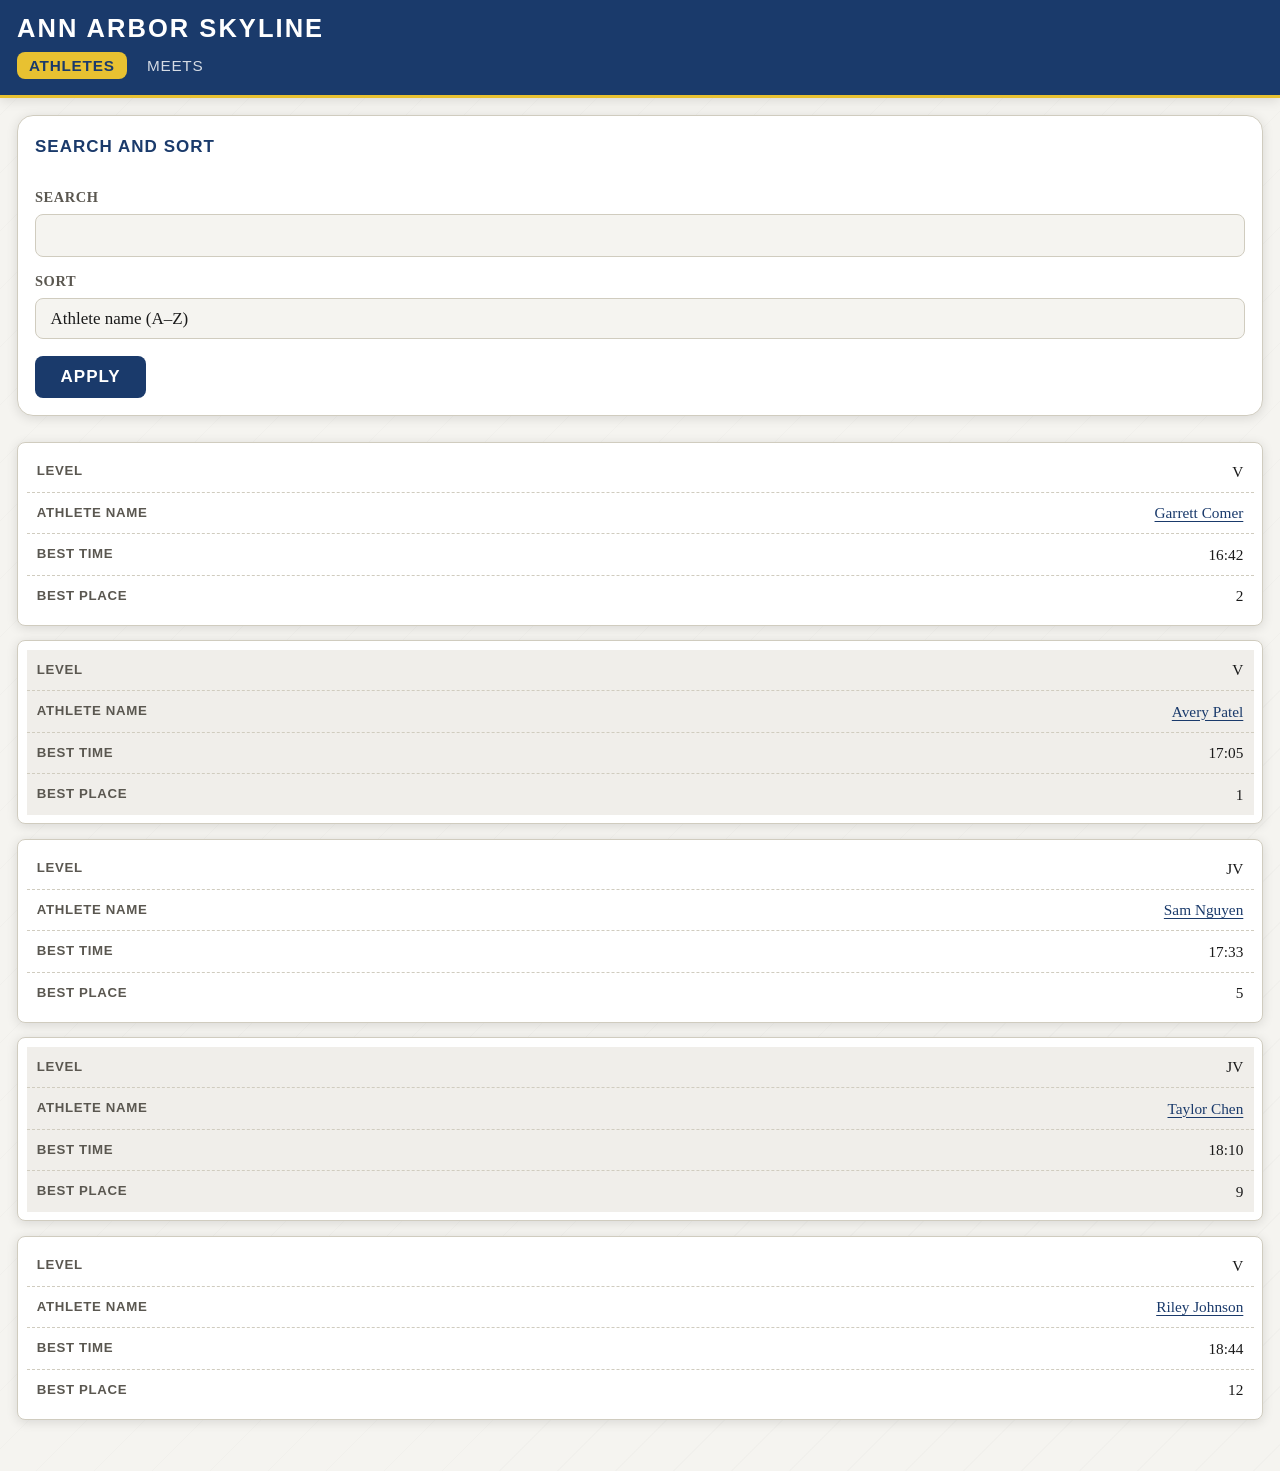
==== index.html @ 7328f600 "Add files via upload" ====
<!doctype html>
<html lang="en">
  <head>
    <meta charset="utf-8" />
    <meta name="viewport" content="width=device-width,initial-scale=1" />
    <title>Ann Arbor Skyline — Athletes</title>
    <link rel="stylesheet" href="reset.css" />
    <link rel="stylesheet" href="style.css">
  </head>

  <body>
    <header>
      <h1><a href="index.html">Ann Arbor Skyline</a></h1>

      <nav>
        <ul>
          <li><a href="index.html" aria-current="page">Athletes</a></li>
          <li><a href="mainMeets.html">Meets</a></li>
        </ul>
      </nav>
    </header>

    <main>
      <form action="#" method="get">
        <fieldset>
          <legend>Search and sort</legend>

          <label for="search">Search</label>
          <input id="search" name="search" type="search" />

          <label for="sort">Sort</label>
          <select id="sort" name="sort">
            <option value="name-asc">Athlete name (A–Z)</option>
            <option value="name-desc">Athlete name (Z–A)</option>
          </select>

          <button type="submit">Apply</button>
        </fieldset>
      </form>


      <section>
        <table>
          <thead>
            <tr>
              <th scope="col">Level</th>
              <th scope="col">Athlete Name</th>
              <th scope="col">Best Time</th>
              <th scope="col">Best Place</th>
            </tr>
          </thead>

          <tbody>
              <tr>
                <td data-label="Level">V</td>
                <td data-label="Athlete Name"><a href="athlete.html">Garrett Comer</a></td>
                <td data-label="Best Time">16:42</td>
                <td data-label="Best Place">2</td>
              </tr>

              <tr>
                <td data-label="Level">V</td>
                <td data-label="Athlete Name"><a href="athlete.html">Avery Patel</a></td>
                <td data-label="Best Time">17:05</td>
                <td data-label="Best Place">1</td>
              </tr>

              <tr>
                <td data-label="Level">JV</td>
                <td data-label="Athlete Name"><a href="athlete.html">Sam Nguyen</a></td>
                <td data-label="Best Time">17:33</td>
                <td data-label="Best Place">5</td>
              </tr>

              <tr>
                <td data-label="Level">JV</td>
                <td data-label="Athlete Name"><a href="athlete.html">Taylor Chen</a></td>
                <td data-label="Best Time">18:10</td>
                <td data-label="Best Place">9</td>
              </tr>

              <tr>
                <td data-label="Level">V</td>
                <td data-label="Athlete Name"><a href="athlete.html">Riley Johnson</a></td>
                <td data-label="Best Time">18:44</td>
                <td data-label="Best Place">12</td>
              </tr>
            <!-- <tr>
              <td>V</td>
              <td><a href="athlete.html">Garrett Comer</a></td>
              <td>16:42</td>
              <td>2</td>
            </tr>
            <tr>
              <td>V</td>
              <td><a href="athlete.html">Avery Patel</a></td>
              <td>17:05</td>
              <td>1</td>
            </tr>
            <tr>
              <td>JV</td>
              <td><a href="athlete.html">Sam Nguyen</a></td>
              <td>17:33</td>
              <td>5</td>
            </tr>
            <tr>
              <td>JV</td>
              <td><a href="athlete.html">Taylor Chen</a></td>
              <td>18:10</td>
              <td>9</td>
            </tr>
            <tr>
              <td>V</td>
              <td><a href="athlete.html">Riley Johnson</a></td>
              <td>18:44</td>
              <td>12</td>
            </tr> -->
          </tbody>
        </table>
      </section>
    </main>
  </body>
</html>
---- style.css ----
:root {
  --color-primary:    #1a3a6b;
  --color-accent:     #e8c131;
  --color-accent-alt: #d94f3d;
  --color-bg:         #f5f4f0;
  --color-surface:    #ffffff;
  --color-surface-2:  #eceae3;
  --color-border:     #d0ccbf;
  --color-text:       #1a1a1a;
  --color-text-muted: #5a5750;
  --color-link:       #1a3a6b;
  --color-link-hover: #e8c131;
  --color-row-even:   #f0eeea;
  --color-row-odd:    #ffffff;
  --font-display: 'Oswald', 'Arial Narrow', sans-serif;
  --font-body:    'Source Serif 4', Georgia, serif;
  --radius:    8px;
  --radius-lg: 16px;
  --shadow:    0 2px 12px rgba(0,0,0,.12);
  --shadow-lg: 0 6px 28px rgba(0,0,0,.18);
  --transition: 0.25s ease;
}



*, *::before, *::after {
  box-sizing: border-box;
  margin: 0;
  padding: 0;
}

html {
  font-size: clamp(15px, 2vw, 17px);
  scroll-behavior: smooth;
  -webkit-text-size-adjust: 100%;
}

body {
  font-family: var(--font-body);
  background-color: var(--color-bg);
  color: var(--color-text);
  line-height: 1.65;
  min-height: 100vh;
  background-image: repeating-linear-gradient(
    135deg,
    transparent,
    transparent 40px,
    rgba(0,0,0,.015) 40px,
    rgba(0,0,0,.015) 41px
  );
}


img {
  display: block;
  width: 100%;
  height: auto;
}

a {
  color: var(--color-link);
  text-decoration: underline;
  text-underline-offset: 3px;
  transition: color var(--transition);
}

a:hover,
a:focus-visible {
  color: var(--color-accent-alt);
  outline: none;
}

/* Visible focus ring for keyboard navigation (accessibility) */
:focus-visible {
  outline: 3px solid var(--color-accent);
  outline-offset: 3px;
  border-radius: 3px;
}

ul {
  list-style: none;
}



@import url('https://fonts.googleapis.com/css2?family=Oswald:wght@400;600;700&family=Source+Serif+4:ital,wght@0,300;0,400;0,600;1,400&display=swap');

h1, h2, h3, h4 {
  font-family: var(--font-display);
  line-height: 1.15;
  letter-spacing: .02em;
  color: var(--color-primary);
}

h1 { font-size: clamp(1.5rem, 5vw, 2.2rem); font-weight: 700; }
h2 { font-size: clamp(1.2rem, 4vw, 1.7rem); font-weight: 600; }
h3 { font-size: clamp(1rem,  3vw, 1.3rem);  font-weight: 600; }

p { margin-bottom: .75rem; }



main {
  padding: 1rem;
  animation: fadeInUp .5s ease both;
}

section {
  margin-bottom: 2rem;
}



header {
  background-color: var(--color-primary);
  color: #fff;
  padding: .85rem 1rem;
  position: sticky;
  top: 0;
  z-index: 100;
  border-bottom: 3px solid var(--color-accent);
  box-shadow: var(--shadow);
  animation: slideDown .4s ease both;
}

header h1 {
  color: #fff;
  font-size: clamp(1.1rem, 4vw, 1.5rem);
  text-transform: uppercase;
  letter-spacing: .08em;
}

header h1 a {
  color: inherit;
  text-decoration: none;
}

header h1 a:hover {
  color: var(--color-accent);
}

nav ul {
  display: flex;
  gap: .5rem;
  margin-top: .5rem;
  flex-wrap: wrap;
}

nav a {
  color: rgba(255,255,255,.82);
  text-decoration: none;
  font-family: var(--font-display);
  font-size: .9rem;
  letter-spacing: .05em;
  text-transform: uppercase;
  padding: .3rem .7rem;
  border-radius: var(--radius);
  transition: background var(--transition), color var(--transition);
}

nav a:hover,
nav a:focus-visible {
  background: var(--color-accent);
  color: var(--color-primary);
}

nav a[aria-current="page"] {
  background: var(--color-accent);
  color: var(--color-primary);
  font-weight: 600;
}



form {
  background: var(--color-surface);
  border: 1px solid var(--color-border);
  border-radius: var(--radius-lg);
  padding: 1rem;
  margin-bottom: 1.5rem;
  box-shadow: var(--shadow);
}

fieldset { border: none; }

legend {
  font-family: var(--font-display);
  font-size: 1rem;
  font-weight: 600;
  color: var(--color-primary);
  text-transform: uppercase;
  letter-spacing: .06em;
  margin-bottom: .75rem;
}

label {
  display: block;
  font-size: .85rem;
  font-weight: 600;
  color: var(--color-text-muted);
  text-transform: uppercase;
  letter-spacing: .04em;
  margin-bottom: .25rem;
  margin-top: .75rem;
}

input[type="search"],
select {
  width: 100%;
  padding: .6rem .85rem;
  border: 1.5px solid var(--color-border);
  border-radius: var(--radius);
  font-family: var(--font-body);
  font-size: 1rem;
  background: var(--color-bg);
  color: var(--color-text);
  transition: border-color var(--transition), box-shadow var(--transition);
  appearance: none;
  -webkit-appearance: none;
}

input[type="search"]:focus,
select:focus {
  border-color: var(--color-primary);
  box-shadow: 0 0 0 3px rgba(26,58,107,.2);
  outline: none;
}

button[type="submit"] {
  display: inline-block;
  margin-top: 1rem;
  padding: .65rem 1.5rem;
  background: var(--color-primary);
  color: #fff;
  font-family: var(--font-display);
  font-size: 1rem;
  font-weight: 600;
  letter-spacing: .06em;
  text-transform: uppercase;
  border: none;
  border-radius: var(--radius);
  cursor: pointer;
  transition: background var(--transition), transform var(--transition);
}

button[type="submit"]:hover,
button[type="submit"]:focus-visible {
  background: var(--color-accent-alt);
  transform: translateY(-1px);
}

button[type="submit"]:active {
  transform: translateY(0);
}



.table-scroll {
  overflow-x: auto;
  -webkit-overflow-scrolling: touch;
  border-radius: var(--radius);
  box-shadow: var(--shadow);
}

table {
  width: 100%;
  border-collapse: collapse;
  font-size: .9rem;
}

th {
  background-color: var(--color-primary);
  color: #fff;
  font-family: var(--font-display);
  font-weight: 600;
  text-transform: uppercase;
  letter-spacing: .05em;
  padding: .7rem .85rem;
  text-align: left;
}

/* Visually hide thead; screen readers still read it */
table thead {
  position: absolute;
  width: 1px;
  height: 1px;
  overflow: hidden;
  clip: rect(0,0,0,0);
  white-space: nowrap;
}

/* Stack table elements as blocks */
table, tbody, tr, td {
  display: block;
  width: 100%;
}

/* Each row is a card */
tbody tr {
  background: var(--color-surface);
  border: 1px solid var(--color-border);
  border-radius: var(--radius);
  margin-bottom: .85rem;
  padding: .5rem;
  box-shadow: var(--shadow);
  animation: cardSlideIn .4s ease both;
  transition: background var(--transition);
}

/* Staggered entrance delays */
tbody tr:nth-child(1) { animation-delay: .05s; }
tbody tr:nth-child(2) { animation-delay: .10s; }
tbody tr:nth-child(3) { animation-delay: .15s; }
tbody tr:nth-child(4) { animation-delay: .20s; }
tbody tr:nth-child(5) { animation-delay: .25s; }

/* Each cell: label left, value right */
td {
  display: flex;
  justify-content: space-between;
  align-items: center;
  padding: .45rem .6rem;
  border-bottom: 1px dashed var(--color-border);
}

td:last-child { border-bottom: none; }

/* Inject column label from data-label attribute */
td::before {
  content: attr(data-label);
  font-family: var(--font-display);
  font-size: .78rem;
  font-weight: 600;
  text-transform: uppercase;
  letter-spacing: .05em;
  color: var(--color-text-muted);
  flex-shrink: 0;
  margin-right: 1rem;
}

/* Alternating row colors */
tbody tr:nth-child(even) td { background-color: var(--color-row-even); }
tbody tr:nth-child(odd)  td { background-color: var(--color-row-odd);  }

tbody tr:hover td {
  background-color: rgba(232,193,49,.18);
}



.athlete-hero {
  display: flex;
  flex-direction: column;
  align-items: center;
  text-align: center;
  padding: 1.5rem 1rem;
  background: var(--color-surface);
  border-radius: var(--radius-lg);
  box-shadow: var(--shadow);
  margin-bottom: 1.5rem;
  animation: fadeInUp .5s ease both;
}


figure img {
  width: 140px;
  height: 140px;
  object-fit: cover;
  border-radius: 50%;
  border: 4px solid var(--color-accent);
  box-shadow: 0 0 0 4px var(--color-primary), var(--shadow-lg);
  margin-bottom: 1rem;
  animation: popIn .5s cubic-bezier(.34,1.56,.64,1) both;
}


.pr-badge {
  display: inline-block;
  background: var(--color-accent);
  color: var(--color-primary);
  font-family: var(--font-display);
  font-weight: 700;
  font-size: 1.4rem;
  padding: .4rem 1.2rem;
  border-radius: 999px;
  letter-spacing: .05em;
  margin-top: .5rem;
}

/* Info card with left gold accent border */
.info-card {
  background: var(--color-surface);
  border-left: 4px solid var(--color-accent);
  border-radius: var(--radius);
  padding: 1rem 1.2rem;
  margin-bottom: 1rem;
  box-shadow: var(--shadow);
}

.info-card h3 {
  margin-bottom: .5rem;
  color: var(--color-primary);
}

/* Animated CSS progress bar */
.progress-bar-wrap {
  background: var(--color-surface-2);
  border-radius: 999px;
  height: 12px;
  overflow: hidden;
  margin: .5rem 0 1rem;
}

.progress-bar {
  height: 100%;
  background: linear-gradient(90deg, var(--color-accent), var(--color-accent-alt));
  border-radius: 999px;
  width: 0%;
  animation: growBar 1.2s ease .3s both;
}

/* Gallery grid â€” 2 columns on mobile */
.gallery-grid {
  display: grid;
  grid-template-columns: repeat(2, 1fr);
  gap: .75rem;
}

.gallery-grid img {
  width: 100%;
  height: 130px;
  object-fit: cover;
  border-radius: var(--radius);
  border: 2px solid var(--color-border);
  transition: transform var(--transition), box-shadow var(--transition);
}

.gallery-grid img:hover,
.gallery-grid img:focus {
  transform: scale(1.04);
  box-shadow: var(--shadow-lg);
  outline: none;
}


/*MEETS PAGE*/
.meet-header {
  background: var(--color-primary);
  color: #fff;
  border-radius: var(--radius-lg) var(--radius-lg) 0 0;
  padding: 1.2rem;
}

.meet-header h2 { color: #fff; }

.meet-header time,
.meet-header a {
  color: var(--color-accent);
  font-family: var(--font-display);
  font-size: .9rem;
  letter-spacing: .04em;
}




@keyframes fadeInUp {
  from { opacity: 0; transform: translateY(18px); }
  to   { opacity: 1; transform: translateY(0);    }
}

@keyframes slideDown {
  from { transform: translateY(-100%); }
  to   { transform: translateY(0);     }
}

@keyframes cardSlideIn {
  from { opacity: 0; transform: translateX(-16px); }
  to   { opacity: 1; transform: translateX(0);     }
}

@keyframes popIn {
  from { opacity: 0; transform: scale(.5); }
  to   { opacity: 1; transform: scale(1);  }
}

@keyframes growBar {
  from { width: 0%; }
  to   { width: 82%; }
}

@keyframes fabPulse {
  0%, 100% { box-shadow: 0 4px 18px rgba(232,193,49,.45); }
  50%       { box-shadow: 0 4px 28px rgba(232,193,49,.8);  }
}



.fab {
  position: fixed;
  bottom: 1.5rem;
  right: 1.25rem;
  width: 52px;
  height: 52px;
  background: var(--color-accent);
  color: var(--color-primary);
  border: none;
  border-radius: 50%;
  display: flex;
  align-items: center;
  justify-content: center;
  font-size: 1.4rem;
  font-weight: 700;
  cursor: pointer;
  z-index: 200;
  box-shadow: 0 4px 18px rgba(232,193,49,.45);
  animation: fabPulse 2.5s ease-in-out infinite;
  transition: transform var(--transition), background var(--transition);
}

.fab:hover,
.fab:focus-visible {
  background: var(--color-accent-alt);
  transform: scale(1.1);
}



footer {
  background: var(--color-primary);
  color: rgba(255,255,255,.7);
  text-align: center;
  padding: 1rem;
  font-size: .85rem;
  border-top: 3px solid var(--color-accent);
}

footer a {
  color: var(--color-accent);
}



@media (prefers-reduced-motion: reduce) {
  *, *::before, *::after {
    animation-duration:        0.001ms !important;
    animation-iteration-count: 1       !important;
    transition-duration:       0.001ms !important;
    scroll-behavior:           auto    !important;
  }
  .fab { animation: none; }
}



@media (prefers-color-scheme: dark) {
  :root {
    --color-primary:    #4a7fc1;
    --color-accent:     #e8c131;
    --color-accent-alt: #f07060;
    --color-bg:         #111318;
    --color-surface:    #1c1f27;
    --color-surface-2:  #252932;
    --color-border:     #333844;
    --color-text:       #e8e5de;
    --color-text-muted: #9a9590;
    --color-link:       #82aee0;
    --color-link-hover: #e8c131;
    --color-row-even:   #232630;
    --color-row-odd:    #1c1f27;
  }

  header        { background-color: #0d1421; }
  th            { background-color: #0d1421; }
  .meet-header  { background-color: #0d1421; }

  body {
    background-image: repeating-linear-gradient(
      135deg,
      transparent,
      transparent 40px,
      rgba(255,255,255,.012) 40px,
      rgba(255,255,255,.012) 41px
    );
  }
}
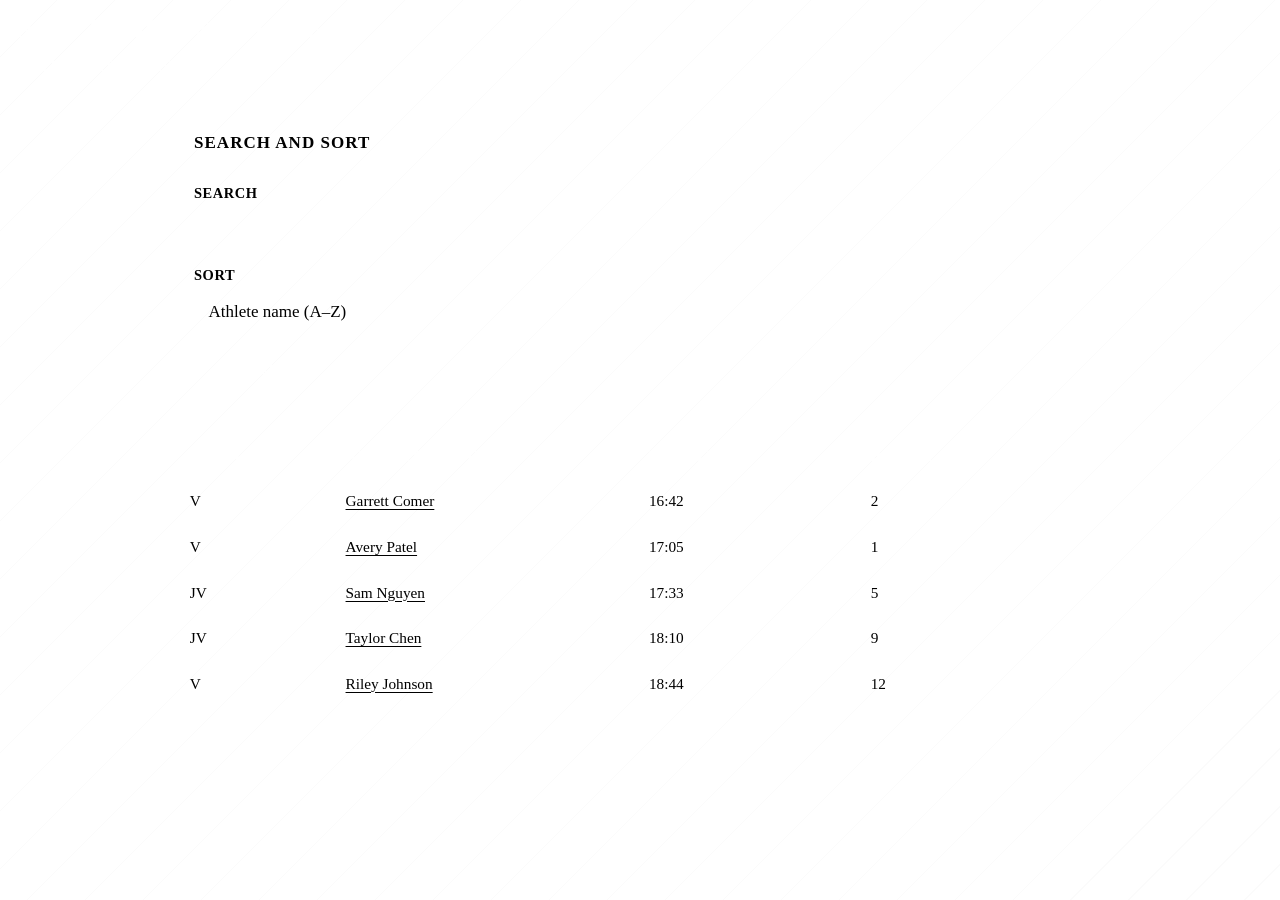
==== commit 32e6a06f: "Update index.html" ====
--- a/index.html
+++ b/index.html
@@ -6,6 +6,7 @@
     <title>Ann Arbor Skyline — Athletes</title>
     <link rel="stylesheet" href="reset.css" />
     <link rel="stylesheet" href="style.css">
+    <script src="script.js" defer></script>
   </head>
 
   <body>
--- a/style.css
+++ b/style.css
@@ -1,4 +1,4 @@
-:root {
+/* :root {
   --color-primary:    #1a3a6b;
   --color-accent:     #e8c131;
   --color-accent-alt: #d94f3d;
@@ -82,7 +82,7 @@
 }
 
 
-
+/* 
 @import url('https://fonts.googleapis.com/css2?family=Oswald:wght@400;600;700&family=Source+Serif+4:ital,wght@0,300;0,400;0,600;1,400&display=swap');
 
 h1, h2, h3, h4 {
@@ -108,9 +108,9 @@
 section {
   margin-bottom: 2rem;
 }
-
-
-
+ */
+
+/* 
 header {
   background-color: var(--color-primary);
   color: #fff;
@@ -156,8 +156,8 @@
   padding: .3rem .7rem;
   border-radius: var(--radius);
   transition: background var(--transition), color var(--transition);
-}
-
+} */
+/* 
 nav a:hover,
 nav a:focus-visible {
   background: var(--color-accent);
@@ -217,8 +217,8 @@
   transition: border-color var(--transition), box-shadow var(--transition);
   appearance: none;
   -webkit-appearance: none;
-}
-
+} */
+/* 
 input[type="search"]:focus,
 select:focus {
   border-color: var(--color-primary);
@@ -280,7 +280,7 @@
 }
 
 /* Visually hide thead; screen readers still read it */
-table thead {
+/* table thead {
   position: absolute;
   width: 1px;
   height: 1px;
@@ -290,12 +290,12 @@
 }
 
 /* Stack table elements as blocks */
-table, tbody, tr, td {
+/* table, tbody, tr, td {
   display: block;
   width: 100%;
-}
-
-/* Each row is a card */
+}  */ */
+
+/* Each row is a card
 tbody tr {
   background: var(--color-surface);
   border: 1px solid var(--color-border);
@@ -308,25 +308,25 @@
 }
 
 /* Staggered entrance delays */
-tbody tr:nth-child(1) { animation-delay: .05s; }
+/* tbody tr:nth-child(1) { animation-delay: .05s; }
 tbody tr:nth-child(2) { animation-delay: .10s; }
 tbody tr:nth-child(3) { animation-delay: .15s; }
 tbody tr:nth-child(4) { animation-delay: .20s; }
-tbody tr:nth-child(5) { animation-delay: .25s; }
+tbody tr:nth-child(5) { animation-delay: .25s; } */
 
 /* Each cell: label left, value right */
-td {
+/* td {
   display: flex;
   justify-content: space-between;
   align-items: center;
   padding: .45rem .6rem;
   border-bottom: 1px dashed var(--color-border);
-}
-
-td:last-child { border-bottom: none; }
+} */
+/* 
+td:last-child { border-bottom: none; } */
 
 /* Inject column label from data-label attribute */
-td::before {
+/* td::before {
   content: attr(data-label);
   font-family: var(--font-display);
   font-size: .78rem;
@@ -336,19 +336,19 @@
   color: var(--color-text-muted);
   flex-shrink: 0;
   margin-right: 1rem;
-}
+} */ */
 
 /* Alternating row colors */
-tbody tr:nth-child(even) td { background-color: var(--color-row-even); }
+/* tbody tr:nth-child(even) td { background-color: var(--color-row-even); }
 tbody tr:nth-child(odd)  td { background-color: var(--color-row-odd);  }
 
 tbody tr:hover td {
   background-color: rgba(232,193,49,.18);
-}
-
-
-
-.athlete-hero {
+} */
+
+
+
+/* .athlete-hero {
   display: flex;
   flex-direction: column;
   align-items: center;
@@ -359,10 +359,10 @@
   box-shadow: var(--shadow);
   margin-bottom: 1.5rem;
   animation: fadeInUp .5s ease both;
-}
-
-
-figure img {
+} */
+
+
+/* figure img {
   width: 140px;
   height: 140px;
   object-fit: cover;
@@ -371,10 +371,10 @@
   box-shadow: 0 0 0 4px var(--color-primary), var(--shadow-lg);
   margin-bottom: 1rem;
   animation: popIn .5s cubic-bezier(.34,1.56,.64,1) both;
-}
-
-
-.pr-badge {
+} */
+
+
+/* .pr-badge {
   display: inline-block;
   background: var(--color-accent);
   color: var(--color-primary);
@@ -385,10 +385,10 @@
   border-radius: 999px;
   letter-spacing: .05em;
   margin-top: .5rem;
-}
+} */
 
 /* Info card with left gold accent border */
-.info-card {
+/* .info-card {
   background: var(--color-surface);
   border-left: 4px solid var(--color-accent);
   border-radius: var(--radius);
@@ -403,24 +403,24 @@
 }
 
 /* Animated CSS progress bar */
-.progress-bar-wrap {
+/* .progress-bar-wrap {
   background: var(--color-surface-2);
   border-radius: 999px;
   height: 12px;
   overflow: hidden;
   margin: .5rem 0 1rem;
-}
-
-.progress-bar {
+} */ */
+
+/* .progress-bar {
   height: 100%;
   background: linear-gradient(90deg, var(--color-accent), var(--color-accent-alt));
   border-radius: 999px;
   width: 0%;
   animation: growBar 1.2s ease .3s both;
-}
+} */
 
 /* Gallery grid â€” 2 columns on mobile */
-.gallery-grid {
+/* .gallery-grid {
   display: grid;
   grid-template-columns: repeat(2, 1fr);
   gap: .75rem;
@@ -440,11 +440,11 @@
   transform: scale(1.04);
   box-shadow: var(--shadow-lg);
   outline: none;
-}
+} */
 
 
 /*MEETS PAGE*/
-.meet-header {
+/* .meet-header {
   background: var(--color-primary);
   color: #fff;
   border-radius: var(--radius-lg) var(--radius-lg) 0 0;
@@ -492,11 +492,11 @@
 @keyframes fabPulse {
   0%, 100% { box-shadow: 0 4px 18px rgba(232,193,49,.45); }
   50%       { box-shadow: 0 4px 28px rgba(232,193,49,.8);  }
-}
-
-
-
-.fab {
+} */
+
+
+
+/* .fab {
   position: fixed;
   bottom: 1.5rem;
   right: 1.25rem;
@@ -583,4 +583,694 @@
       rgba(255,255,255,.012) 41px
     );
   }
-}
+}  */
+
+/* -----------------------------
+   DESIGN TOKENS / CSS VARIABLES
+   Beginner note:
+   These variables let us keep colors, fonts, and spacing
+   consistent across the whole site in one place.
+------------------------------ */
+:root {
+  --color-primary:    #1a3a6b;
+  --color-accent:     #e8c131;
+  --color-accent-alt: #d94f3d;
+  --color-bg:         #f5f4f0;
+  --color-surface:    #ffffff;
+  --color-surface-2:  #eceae3;
+  --color-border:     #d0ccbf;
+  --color-text:       #1a1a1a;
+  --color-text-muted: #3a3730;  
+  --color-link:       #1a3a6b;
+  --color-link-hover: #e8c131;
+  --color-row-even:   #f0eeea;
+  --color-row-odd:    #ffffff;
+  --font-display: 'Oswald', 'Arial Narrow', sans-serif;
+  --font-body:    'Source Serif 4', Georgia, serif;
+  --radius:    8px;
+  --radius-lg: 16px;
+  --shadow:    0 2px 12px rgba(0,0,0,.12);
+  --shadow-lg: 0 6px 28px rgba(0,0,0,.18);
+  --transition: 0.25s ease;
+}
+
+/* Basic reset for box sizing and spacing */
+*, *::before, *::after {
+  box-sizing: border-box;
+  margin: 0;
+  padding: 0;
+}
+
+/* 
+   Responsive typography:
+   clamp(min, preferred, max) lets the font size grow
+   smoothly with the viewport, but never too small or too big.
+*/
+html {
+  font-size: clamp(15px, 2vw, 17px);
+  scroll-behavior: smooth;
+  -webkit-text-size-adjust: 100%;
+}
+
+body {
+  font-family: var(--font-body);
+  background-color: var(--color-bg);
+  color: var(--color-text);
+  line-height: 1.65;
+  min-height: 100vh;
+  background-image: repeating-linear-gradient(
+    135deg,
+    transparent,
+    transparent 40px,
+    rgba(0,0,0,.015) 40px,
+    rgba(0,0,0,.015) 41px
+  );
+}
+
+img {
+  display: block;
+  width: 100%;
+  height: auto;
+}
+
+a {
+  color: var(--color-link);
+  text-decoration: underline;
+  text-underline-offset: 3px;
+  transition: color var(--transition);
+}
+
+a:hover,
+a:focus-visible {
+  color: var(--color-accent-alt);
+  outline: none;
+}
+
+/* Visible focus ring for keyboard navigation (accessibility) */
+:focus-visible {
+  outline: 3px solid var(--color-accent);
+  outline-offset: 3px;
+  border-radius: 3px;
+}
+
+ul {
+  list-style: none;
+}
+
+/* Google Fonts import */
+@import url('https://fonts.googleapis.com/css2?family=Oswald:wght@400;600;700&family=Source+Serif+4:ital,wght@0,300;0,400;0,600;1,400&display=swap');
+
+h1, h2, h3, h4 {
+  font-family: var(--font-display);
+  line-height: 1.15;
+  letter-spacing: .02em;
+  color: var(--color-primary);
+}
+
+h1 { font-size: clamp(1.5rem, 5vw, 2.2rem); font-weight: 700; }
+h2 { font-size: clamp(1.2rem, 4vw, 1.7rem); font-weight: 600; }
+h3 { font-size: clamp(1rem,  3vw, 1.3rem);  font-weight: 600; }
+
+p { margin-bottom: .75rem; }
+
+main {
+  padding: 1rem;
+  /* Animation: content gently slides up when the page loads */
+  animation: fadeInUp .5s ease both;
+}
+
+section {
+  margin-bottom: 2rem;
+}
+
+header {
+  background-color: var(--color-primary);
+  color: #fff;
+  padding: .85rem 1rem;
+  position: sticky;
+  top: 0;
+  z-index: 100;
+  border-bottom: 3px solid var(--color-accent);
+  box-shadow: var(--shadow);
+  /* Animation: header slides down when page loads */
+  animation: slideDown .4s ease both;
+}
+
+header h1 {
+  color: #fff;
+  font-size: clamp(1.1rem, 4vw, 1.5rem);
+  text-transform: uppercase;
+  letter-spacing: .08em;
+}
+
+header h1 a {
+  color: inherit;
+  text-decoration: none;
+}
+
+header h1 a:hover {
+  color: var(--color-accent);
+}
+
+nav ul {
+  display: flex;
+  gap: .5rem;
+  margin-top: .5rem;
+  flex-wrap: wrap;
+}
+
+nav a {
+  color:  #ffffff;  /* higher contrast on dark header */
+  text-decoration: none;
+  font-family: var(--font-display);
+  font-size: .9rem;
+  letter-spacing: .05em;
+  text-transform: uppercase;
+  padding: .3rem .7rem;
+  border-radius: var(--radius);
+  transition: background var(--transition), color var(--transition);
+}
+
+nav a:hover,
+nav a:focus-visible {
+  background: var(--color-accent);
+  color: var(--color-primary);
+}
+
+nav a[aria-current="page"] {
+  background: var(--color-accent);
+  color: var(--color-primary);
+  font-weight: 600;
+}
+
+
+form {
+  background: var(--color-surface);
+  border: 1px solid var(--color-border);
+  border-radius: var(--radius-lg);
+  padding: 1rem;
+  margin-bottom: 1.5rem;
+  box-shadow: var(--shadow);
+}
+
+fieldset { border: none; }
+
+legend {
+  font-family: var(--font-display);
+  font-size: 1rem;
+  font-weight: 600;
+  color: var(--color-primary);
+  text-transform: uppercase;
+  letter-spacing: .06em;
+  margin-bottom: .75rem;
+}
+
+label {
+  display: block;
+  font-size: .85rem;
+  font-weight: 600;
+  color: var(--color-text-muted);
+  text-transform: uppercase;
+  letter-spacing: .04em;
+  margin-bottom: .25rem;
+  margin-top: .75rem;
+}
+
+input[type="search"],
+select {
+  width: 100%;
+  padding: .6rem .85rem;
+  border: 1.5px solid var(--color-border);
+  border-radius: var(--radius);
+  font-family: var(--font-body);
+  font-size: 1rem;
+  background: var(--color-bg);
+  color: var(--color-text);
+  transition: border-color var(--transition), box-shadow var(--transition);
+  appearance: none;
+  -webkit-appearance: none;
+}
+
+input[type="search"]:focus,
+select:focus {
+  border-color: var(--color-primary);
+  box-shadow: 0 0 0 3px rgba(26,58,107,.2);
+  outline: none;
+}
+
+button[type="submit"] {
+  display: inline-block;
+  margin-top: 1rem;
+  padding: .65rem 1.5rem;
+  background: var(--color-primary);
+  color: #fff;
+  font-family: var(--font-display);
+  font-size: 1rem;
+  font-weight: 600;
+  letter-spacing: .06em;
+  text-transform: uppercase;
+  border: none;
+  border-radius: var(--radius);
+  cursor: pointer;
+  transition: background var(--transition), transform var(--transition);
+}
+
+button[type="submit"]:hover,
+button[type="submit"]:focus-visible {
+  background: var(--color-accent-alt);
+  transform: translateY(-1px);
+}
+
+button[type="submit"]:active {
+  transform: translateY(0);
+}
+
+/* TABLES (MOBILE-FIRST CARD VIEW)
+Mobile-first responsive table:
+On small screens, headers are visually hidden.
+Each row becomes a "card".
+data-label on <td> shows the column label.*/
+
+.table-scroll {
+  overflow-x: auto;
+  -webkit-overflow-scrolling: touch;
+  border-radius: var(--radius);
+  box-shadow: var(--shadow);
+}
+
+table {
+  width: 100%;
+  border-collapse: collapse;
+  font-size: .9rem;
+}
+
+th {
+  background-color: var(--color-primary);
+  color: #fff;
+  font-family: var(--font-display);
+  font-weight: 600;
+  text-transform: uppercase;
+  letter-spacing: .05em;
+  padding: .7rem .85rem;
+  text-align: left;
+}
+
+/* MOBILE LAYOUT: stacked "card" view */
+@media (max-width: 768px) {
+
+  /* Visually hide thead; screen readers still read it */
+  table thead {
+    position: absolute;
+    width: 1px;
+    height: 1px;
+    overflow: hidden;
+    clip: rect(0,0,0,0);
+    white-space: nowrap;
+  }
+
+  /* Stack table elements as blocks */
+  table,
+  tbody,
+  tr,
+  td {
+    display: block;
+    width: 100%;
+  }
+
+  /* Each row is a card */
+  tbody tr {
+    background: var(--color-surface);
+    border: 1px solid var(--color-border);
+    border-radius: var(--radius);
+    margin-bottom: .85rem;
+    padding: .5rem;
+    box-shadow: var(--shadow);
+    /* Animation: cards slide in from the left */
+    animation: cardSlideIn .4s ease both;
+    transition: background var(--transition);
+  }
+
+  /* Staggered entrance delays */
+  tbody tr:nth-child(1) { animation-delay: .05s; }
+  tbody tr:nth-child(2) { animation-delay: .10s; }
+  tbody tr:nth-child(3) { animation-delay: .15s; }
+  tbody tr:nth-child(4) { animation-delay: .20s; }
+  tbody tr:nth-child(5) { animation-delay: .25s; }
+
+  /* Each cell: label left, value right */
+  td {
+    display: flex;
+    justify-content: space-between;
+    align-items: center;
+    padding: .45rem .6rem;
+    border-bottom: 1px dashed var(--color-border);
+  }
+
+  td:last-child { border-bottom: none; }
+
+  /* Inject column label from data-label attribute */
+  td::before {
+    content: attr(data-label);
+    font-family: var(--font-display);
+    font-size: .78rem;
+    font-weight: 600;
+    text-transform: uppercase;
+    letter-spacing: .05em;
+    /* Make label color strong so it is visible on light background */
+    color: var(--color-primary);
+    flex-shrink: 0;
+    margin-right: 1rem;
+  }
+
+  /* Alternating row colors in mobile card view */
+  tbody tr:nth-child(even) td { background-color: var(--color-row-even); }
+  tbody tr:nth-child(odd)  td { background-color: var(--color-row-odd);  }
+
+  tbody tr:hover td {
+    background-color: rgba(232,193,49,.18);
+  }
+}
+
+/* DESKTOP/TABLET: normal table layout */
+@media (min-width: 769px) {
+
+  table {
+    display: table;
+  }
+
+  thead {
+    position: static;
+    width: auto;
+    height: auto;
+    overflow: visible;
+    clip: auto;
+    white-space: normal;
+    display: table-header-group;
+  }
+
+  tbody {
+    display: table-row-group;
+  }
+
+  tr {
+    display: table-row;
+  }
+
+  th,
+  td {
+    display: table-cell;
+    padding: .6rem .75rem;
+    border-bottom: 1px solid var(--color-border);
+  }
+
+  /* Remove mobile card styles on larger screens */
+  tbody tr {
+    background: transparent;
+    border: none;
+    border-radius: 0;
+    margin-bottom: 0;
+    padding: 0;
+    box-shadow: none;
+    animation: none;
+  }
+
+  td::before {
+    /* Hide mobile labels on desktop; header row already gives context */
+    content: "";
+    display: none;
+  }
+
+  tbody tr:nth-child(even) {
+    background-color: var(--color-row-even);
+  }
+
+  tbody tr:nth-child(odd) {
+    background-color: var(--color-row-odd);
+  }
+
+  tbody tr:hover {
+    background-color: rgba(232,193,49,.18);
+  }
+}
+
+/* Optional: extra desktop tweaks (wide screens) */
+@media (min-width: 1024px) {
+  main {
+    max-width: 960px;
+    margin: 0 auto;
+  }
+}
+
+/* -----------------------------
+   ATHLETE PAGE COMPONENTS
+------------------------------ */
+.athlete-hero {
+  display: flex;
+  flex-direction: column;
+  align-items: center;
+  text-align: center;
+  padding: 1.5rem 1rem;
+  background: var(--color-surface);
+  border-radius: var(--radius-lg);
+  box-shadow: var(--shadow);
+  animation: fadeInUp .5s ease both;
+}
+
+figure img {
+  width: 140px;
+  height: 140px;
+  object-fit: cover;
+  border-radius: 50%;
+  border: 4px solid var(--color-accent);
+  box-shadow: 0 0 0 4px var(--color-primary), var(--shadow-lg);
+  animation: popIn .5s cubic-bezier(.34,1.56,.64,1) both;
+  margin-bottom: 1rem;
+}
+
+.pr-badge {
+  display: inline-block;
+  background: var(--color-accent);
+  color: var(--color-primary);
+  font-family: var(--font-display);
+  font-weight: 700;
+  font-size: 1.4rem;
+  padding: .4rem 1.2rem;
+  border-radius: 999px;
+  letter-spacing: .05em;
+  margin-top: .5rem;
+}
+
+/* Info card with left gold accent border */
+.info-card {
+  background: var(--color-surface);
+  border-left: 4px solid var(--color-accent);
+  border-radius: var(--radius);
+  padding: 1rem 1.2rem;
+  margin-bottom: 1rem;
+  box-shadow: var(--shadow);
+}
+
+.info-card h3 {
+  margin-bottom: .5rem;
+  color: var(--color-primary);
+}
+
+/* Animated CSS progress bar showing season improvement */
+.progress-bar-wrap {
+  background: var(--color-surface-2);
+  border-radius: 999px;
+  height: 12px;
+  overflow: hidden;
+  margin: .5rem 0 1rem;
+}
+
+.progress-bar {
+  height: 100%;
+  background: linear-gradient(90deg, var(--color-accent), var(--color-accent-alt));
+  border-radius: 999px;
+  width: 0%;
+  /* Animation: bar "fills" from 0% to target width */
+  animation: growBar 1.2s ease .3s both;
+}
+
+/* Gallery grid — 2 columns on mobile */
+.gallery-grid {
+  display: grid;
+  grid-template-columns: repeat(2, 1fr);
+  gap: .75rem;
+}
+
+.gallery-grid img {
+  width: 100%;
+  height: 130px;
+  object-fit: cover;
+  border-radius: var(--radius);
+  border: 2px solid var(--color-border);
+  transition: transform var(--transition), box-shadow var(--transition);
+}
+
+.gallery-grid img:hover,
+.gallery-grid img:focus {
+  transform: scale(1.04);
+  box-shadow: var(--shadow-lg);
+  outline: none;
+}
+
+/* -----------------------------
+   MEETS PAGE
+------------------------------ */
+.meet-header {
+  background: var(--color-primary);
+  color: #fff;
+  border-radius: var(--radius-lg) var(--radius-lg) 0 0;
+  padding: 1.2rem;
+}
+
+.meet-header h2 { color: #fff; }
+
+.meet-header time,
+.meet-header a {
+  color: var(--color-accent);
+  font-family: var(--font-display);
+  font-size: .9rem;
+  letter-spacing: .04em;
+}
+
+/* -----------------------------
+   ANIMATIONS
+   Comments explain what each one does.
+------------------------------ */
+
+/* fadeInUp: used for main content / hero sections */
+@keyframes fadeInUp {
+  from { opacity: 0; transform: translateY(18px); }
+  to   { opacity: 1; transform: translateY(0);    }
+}
+
+/* slideDown: used for sticky header appearing from top */
+@keyframes slideDown {
+  from { transform: translateY(-100%); }
+  to   { transform: translateY(0);     }
+}
+
+/* cardSlideIn: used for table rows in mobile card layout */
+@keyframes cardSlideIn {
+  from { opacity: 0; transform: translateX(-16px); }
+  to   { opacity: 1; transform: translateX(0);     }
+}
+
+/* popIn: used for profile photo circle */
+@keyframes popIn {
+  from { opacity: 0; transform: scale(.5); }
+  to   { opacity: 1; transform: scale(1);  }
+}
+
+/* growBar: used for progress bar fill animation */
+@keyframes growBar {
+  from { width: 0%; }
+  to   { width: 82%; }
+}
+
+/* Floating action button pulse (if used) */
+@keyframes fabPulse {
+  0%, 100% { box-shadow: 0 4px 18px rgba(232,193,49,.45); }
+  50%      { box-shadow: 0 4px 28px rgba(232,193,49,.8);  }
+}
+
+/* If you are NOT using the .fab button in your HTML,
+   you can DELETE this whole .fab block + fabPulse animation
+   to keep your CSS clean.
+*/
+.fab {
+  position: fixed;
+  bottom: 1.5rem;
+  right: 1.25rem;
+  width: 52px;
+  height: 52px;
+  background: var(--color-accent);
+  color: var(--color-primary);
+  border: none;
+  border-radius: 50%;
+  display: flex;
+  align-items: center;
+  justify-content: center;
+  font-size: 1.4rem;
+  font-weight: 700;
+  cursor: pointer;
+  z-index: 200;
+  box-shadow: 0 4px 18px rgba(232,193,49,.45);
+  animation: fabPulse 2.5s ease-in-out infinite;
+  transition: transform var(--transition), background var(--transition);
+}
+
+.fab:hover,
+.fab:focus-visible {
+  background: var(--color-accent-alt);
+  transform: scale(1.1);
+}
+
+/* -----------------------------
+   FOOTER
+------------------------------ */
+footer {
+  background: var(--color-primary);
+  color: #ffffff; /* higher contrast on dark footer */;
+  text-align: center;
+  padding: 1rem;
+  font-size: .85rem;
+  border-top: 3px solid var(--color-accent);
+}
+
+footer a {
+  color: var(--color-accent);
+}
+
+/* -----------------------------
+   REDUCED MOTION (ACCESSIBILITY)
+   If the user prefers less animation,
+   we turn off most transitions and keyframes.
+------------------------------ */
+@media (prefers-reduced-motion: reduce) {
+  *, *::before, *::after {
+    animation-duration: 0.001ms;
+    animation-iteration-count: 1;
+    transition-duration: 0.001ms;
+    scroll-behavior: auto;
+  }
+  .fab { animation: none; }
+}
+
+/* -----------------------------
+   OPTIONAL DARK MODE
+------------------------------ */
+@media (prefers-color-scheme: dark) {
+  :root {
+    --color-primary:    #4a7fc1;
+    --color-accent:     #e8c131;
+    --color-accent-alt: #f07060;
+    --color-bg:         #111318;
+    --color-surface:    #1c1f27;
+    --color-surface-2:  #252932;
+    --color-border:     #333844;
+    --color-text:       #e8e5de;
+    --color-text-muted: #9a9590;
+    --color-link:       #82aee0;
+    --color-link-hover: #e8c131;
+    --color-row-even:   #232630;
+    --color-row-odd:    #1c1f27;
+  }
+
+  header       { background-color: #0d1421; }
+  th           { background-color: #0d1421; }
+  .meet-header { background-color: #0d1421; }
+
+  body {
+    background-image: repeating-linear-gradient(
+      135deg,
+      transparent,
+      transparent 40px,
+      rgba(255,255,255,.012) 40px,
+      rgba(255,255,255,.012) 41px
+    );
+  }
+}
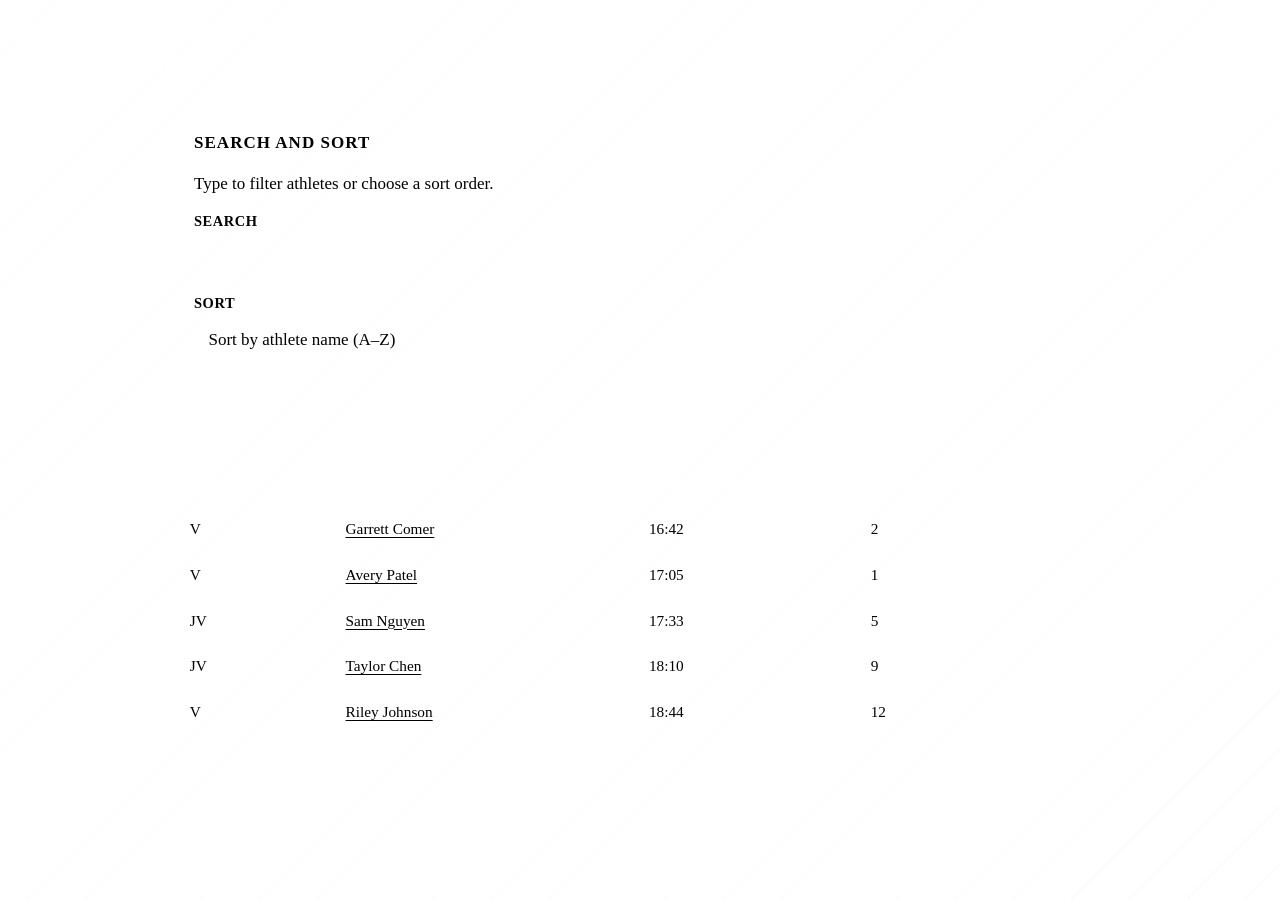
==== commit a36a4d38: "Apply latest index.html and script.js edits" ====
--- a/index.html
+++ b/index.html
@@ -11,11 +11,13 @@
 
   <body>
     <header>
-      <h1><a href="index.html">Ann Arbor Skyline</a></h1>
+      <!-- <h1><a href="index.html">Ann Arbor Skyline</a></h1> -->
+      <h1>Ann Arbor Skyline</h1>
 
       <nav>
         <ul>
-          <li><a href="index.html" aria-current="page">Athletes</a></li>
+          <!-- <li><a href="index.html" aria-current="page">Athletes</a></li> -->
+          <li><a href="index.html">Athletes</a></li>
           <li><a href="mainMeets.html">Meets</a></li>
         </ul>
       </nav>
@@ -25,14 +27,17 @@
       <form action="#" method="get">
         <fieldset>
           <legend>Search and sort</legend>
+          <p id="search-help">Type to filter athletes or choose a sort order.</p>
 
           <label for="search">Search</label>
-          <input id="search" name="search" type="search" />
-
+          <!-- <input id="search" name="search" type="search" /> -->
+          <input id="search" name="search" type="search" aria-describedby="search-help" />
           <label for="sort">Sort</label>
           <select id="sort" name="sort">
-            <option value="name-asc">Athlete name (A–Z)</option>
-            <option value="name-desc">Athlete name (Z–A)</option>
+            <!-- <option value="name-asc">Athlete name (A–Z)</option>
+            <option value="name-desc">Athlete name (Z–A)</option> -->
+            <option value="name-asc">Sort by athlete name (A–Z)</option>
+            <option value="name-desc">Sort by athlete name (Z–A)</option>
           </select>
 
           <button type="submit">Apply</button>
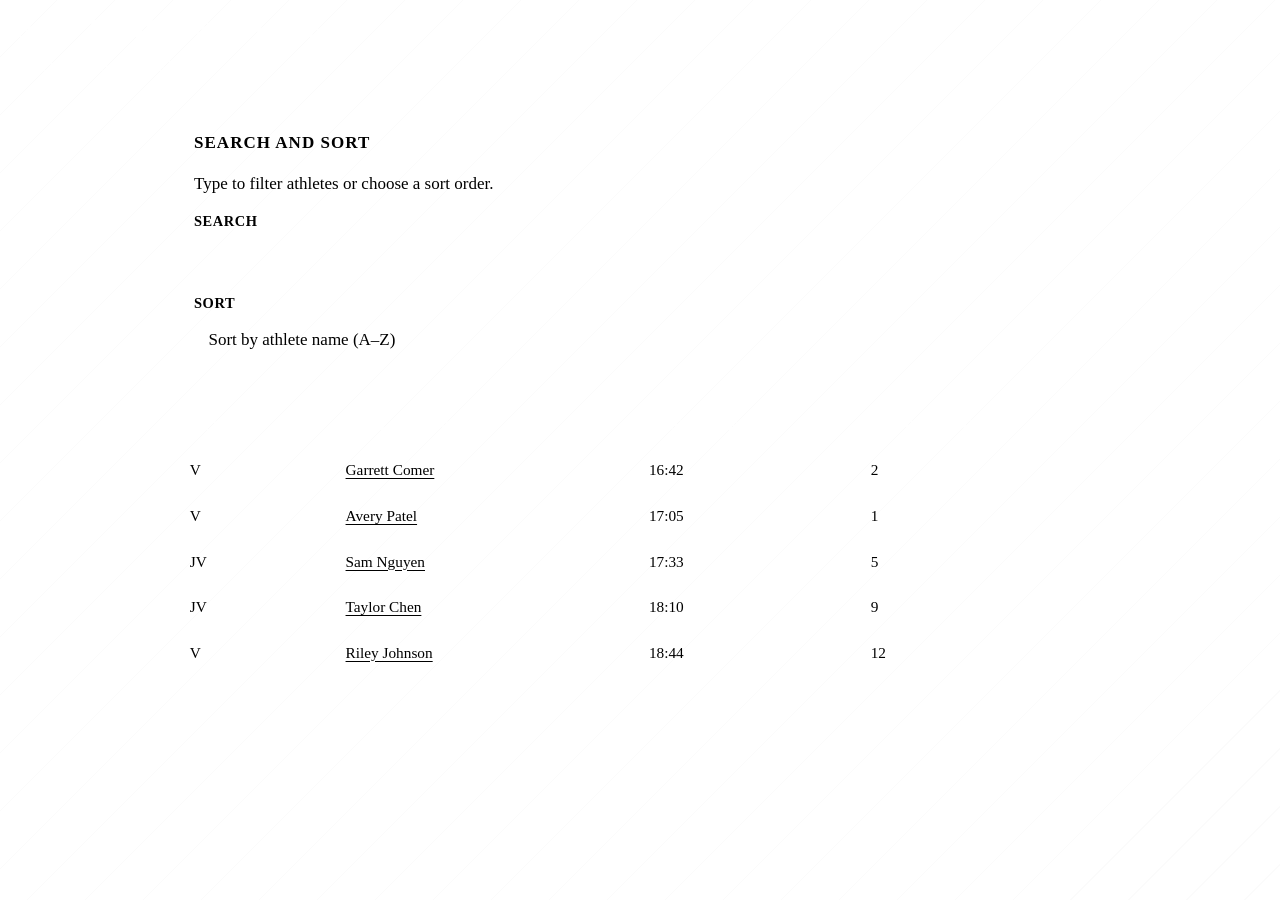
==== commit 9a8b62ab: "Commit index.html changes" ====
--- a/index.html
+++ b/index.html
@@ -40,7 +40,7 @@
             <option value="name-desc">Sort by athlete name (Z–A)</option>
           </select>
 
-          <button type="submit">Apply</button>
+          <!-- <button type="submit">Apply</button> -->
         </fieldset>
       </form>
 
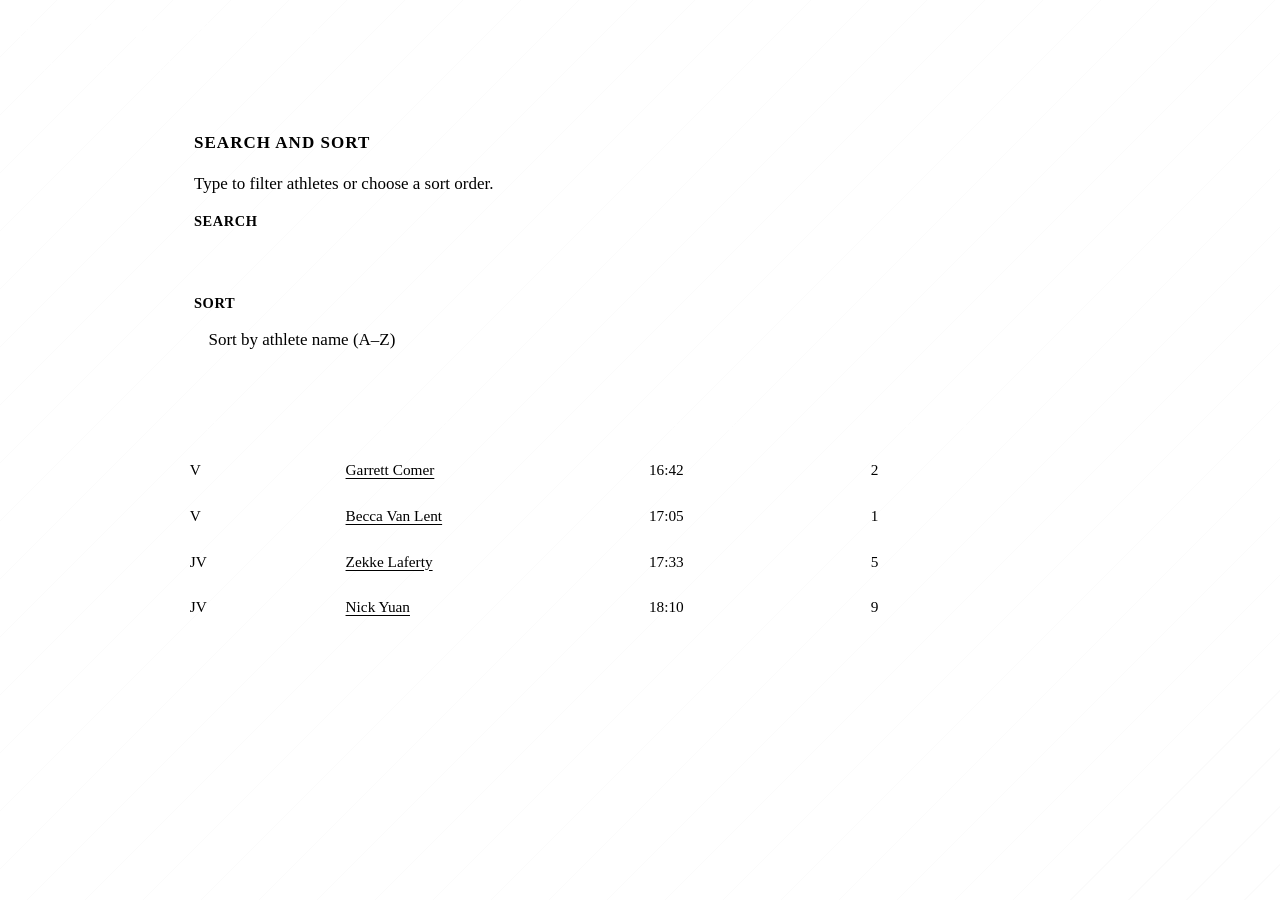
==== commit 42f017e7: "upload project" ====
--- a/index.html
+++ b/index.html
@@ -66,31 +66,31 @@
 
               <tr>
                 <td data-label="Level">V</td>
-                <td data-label="Athlete Name"><a href="athlete.html">Avery Patel</a></td>
+                <td data-label="Athlete Name"><a href="athlete.html">Becca Van Lent</a></td>
                 <td data-label="Best Time">17:05</td>
                 <td data-label="Best Place">1</td>
               </tr>
 
               <tr>
                 <td data-label="Level">JV</td>
-                <td data-label="Athlete Name"><a href="athlete.html">Sam Nguyen</a></td>
+                <td data-label="Athlete Name"><a href="athlete.html">Zekke Laferty</a></td>
                 <td data-label="Best Time">17:33</td>
                 <td data-label="Best Place">5</td>
               </tr>
 
               <tr>
                 <td data-label="Level">JV</td>
-                <td data-label="Athlete Name"><a href="athlete.html">Taylor Chen</a></td>
+                <td data-label="Athlete Name"><a href="athlete.html">Nick Yuan</a></td>
                 <td data-label="Best Time">18:10</td>
                 <td data-label="Best Place">9</td>
               </tr>
 
-              <tr>
+              <!-- <tr>
                 <td data-label="Level">V</td>
                 <td data-label="Athlete Name"><a href="athlete.html">Riley Johnson</a></td>
                 <td data-label="Best Time">18:44</td>
                 <td data-label="Best Place">12</td>
-              </tr>
+              </tr> -->
             <!-- <tr>
               <td>V</td>
               <td><a href="athlete.html">Garrett Comer</a></td>
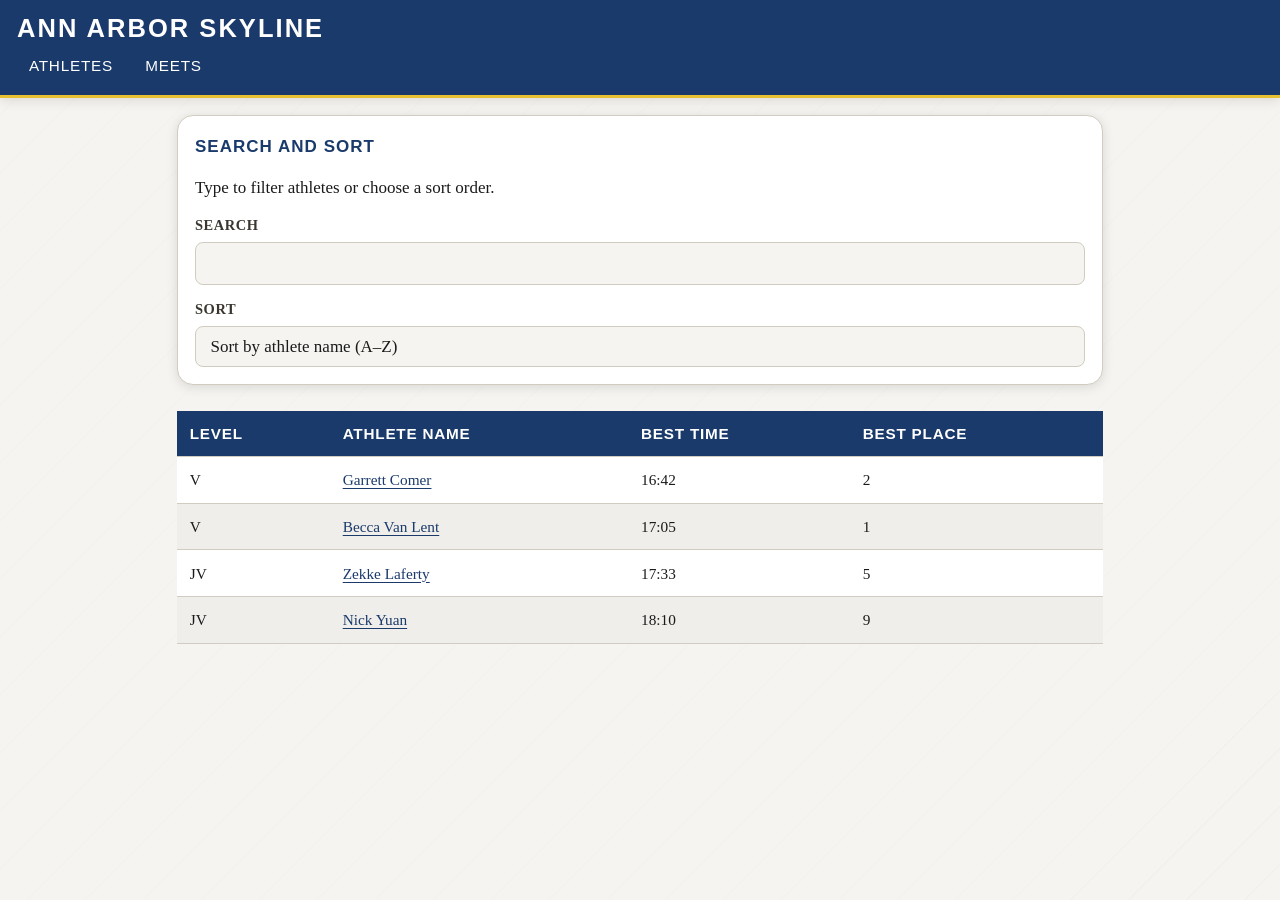
==== commit b5abcce6: "removed the reset css becuase it can be pretty useless" ====
--- a/index.html
+++ b/index.html
@@ -4,16 +4,13 @@
     <meta charset="utf-8" />
     <meta name="viewport" content="width=device-width,initial-scale=1" />
     <title>Ann Arbor Skyline — Athletes</title>
-    <link rel="stylesheet" href="reset.css" />
     <link rel="stylesheet" href="style.css">
     <script src="script.js" defer></script>
   </head>
-
   <body>
     <header>
       <!-- <h1><a href="index.html">Ann Arbor Skyline</a></h1> -->
       <h1>Ann Arbor Skyline</h1>
-
       <nav>
         <ul>
           <!-- <li><a href="index.html" aria-current="page">Athletes</a></li> -->
@@ -22,29 +19,21 @@
         </ul>
       </nav>
     </header>
-
     <main>
       <form action="#" method="get">
         <fieldset>
           <legend>Search and sort</legend>
           <p id="search-help">Type to filter athletes or choose a sort order.</p>
-
           <label for="search">Search</label>
-          <!-- <input id="search" name="search" type="search" /> -->
           <input id="search" name="search" type="search" aria-describedby="search-help" />
           <label for="sort">Sort</label>
           <select id="sort" name="sort">
-            <!-- <option value="name-asc">Athlete name (A–Z)</option>
-            <option value="name-desc">Athlete name (Z–A)</option> -->
             <option value="name-asc">Sort by athlete name (A–Z)</option>
             <option value="name-desc">Sort by athlete name (Z–A)</option>
           </select>
-
           <!-- <button type="submit">Apply</button> -->
         </fieldset>
       </form>
-
-
       <section>
         <table>
           <thead>
@@ -66,61 +55,24 @@
 
               <tr>
                 <td data-label="Level">V</td>
-                <td data-label="Athlete Name"><a href="athlete.html">Becca Van Lent</a></td>
+                <td data-label="Athlete Name"><a href="athlete2.html">Becca Van Lent</a></td>
                 <td data-label="Best Time">17:05</td>
                 <td data-label="Best Place">1</td>
               </tr>
 
               <tr>
                 <td data-label="Level">JV</td>
-                <td data-label="Athlete Name"><a href="athlete.html">Zekke Laferty</a></td>
+                <td data-label="Athlete Name"><a href="athletezekke3.html">Zekke Laferty</a></td>
                 <td data-label="Best Time">17:33</td>
                 <td data-label="Best Place">5</td>
               </tr>
 
               <tr>
                 <td data-label="Level">JV</td>
-                <td data-label="Athlete Name"><a href="athlete.html">Nick Yuan</a></td>
+                <td data-label="Athlete Name"><a href="athlete4.html">Nick Yuan</a></td>
                 <td data-label="Best Time">18:10</td>
                 <td data-label="Best Place">9</td>
               </tr>
-
-              <!-- <tr>
-                <td data-label="Level">V</td>
-                <td data-label="Athlete Name"><a href="athlete.html">Riley Johnson</a></td>
-                <td data-label="Best Time">18:44</td>
-                <td data-label="Best Place">12</td>
-              </tr> -->
-            <!-- <tr>
-              <td>V</td>
-              <td><a href="athlete.html">Garrett Comer</a></td>
-              <td>16:42</td>
-              <td>2</td>
-            </tr>
-            <tr>
-              <td>V</td>
-              <td><a href="athlete.html">Avery Patel</a></td>
-              <td>17:05</td>
-              <td>1</td>
-            </tr>
-            <tr>
-              <td>JV</td>
-              <td><a href="athlete.html">Sam Nguyen</a></td>
-              <td>17:33</td>
-              <td>5</td>
-            </tr>
-            <tr>
-              <td>JV</td>
-              <td><a href="athlete.html">Taylor Chen</a></td>
-              <td>18:10</td>
-              <td>9</td>
-            </tr>
-            <tr>
-              <td>V</td>
-              <td><a href="athlete.html">Riley Johnson</a></td>
-              <td>18:44</td>
-              <td>12</td>
-            </tr> -->
           </tbody>
         </table>
       </section>
--- a/style.css
+++ b/style.css
@@ -1,590 +1,3 @@
-/* :root {
-  --color-primary:    #1a3a6b;
-  --color-accent:     #e8c131;
-  --color-accent-alt: #d94f3d;
-  --color-bg:         #f5f4f0;
-  --color-surface:    #ffffff;
-  --color-surface-2:  #eceae3;
-  --color-border:     #d0ccbf;
-  --color-text:       #1a1a1a;
-  --color-text-muted: #5a5750;
-  --color-link:       #1a3a6b;
-  --color-link-hover: #e8c131;
-  --color-row-even:   #f0eeea;
-  --color-row-odd:    #ffffff;
-  --font-display: 'Oswald', 'Arial Narrow', sans-serif;
-  --font-body:    'Source Serif 4', Georgia, serif;
-  --radius:    8px;
-  --radius-lg: 16px;
-  --shadow:    0 2px 12px rgba(0,0,0,.12);
-  --shadow-lg: 0 6px 28px rgba(0,0,0,.18);
-  --transition: 0.25s ease;
-}
-
-
-
-*, *::before, *::after {
-  box-sizing: border-box;
-  margin: 0;
-  padding: 0;
-}
-
-html {
-  font-size: clamp(15px, 2vw, 17px);
-  scroll-behavior: smooth;
-  -webkit-text-size-adjust: 100%;
-}
-
-body {
-  font-family: var(--font-body);
-  background-color: var(--color-bg);
-  color: var(--color-text);
-  line-height: 1.65;
-  min-height: 100vh;
-  background-image: repeating-linear-gradient(
-    135deg,
-    transparent,
-    transparent 40px,
-    rgba(0,0,0,.015) 40px,
-    rgba(0,0,0,.015) 41px
-  );
-}
-
-
-img {
-  display: block;
-  width: 100%;
-  height: auto;
-}
-
-a {
-  color: var(--color-link);
-  text-decoration: underline;
-  text-underline-offset: 3px;
-  transition: color var(--transition);
-}
-
-a:hover,
-a:focus-visible {
-  color: var(--color-accent-alt);
-  outline: none;
-}
-
-/* Visible focus ring for keyboard navigation (accessibility) */
-:focus-visible {
-  outline: 3px solid var(--color-accent);
-  outline-offset: 3px;
-  border-radius: 3px;
-}
-
-ul {
-  list-style: none;
-}
-
-
-/* 
-@import url('https://fonts.googleapis.com/css2?family=Oswald:wght@400;600;700&family=Source+Serif+4:ital,wght@0,300;0,400;0,600;1,400&display=swap');
-
-h1, h2, h3, h4 {
-  font-family: var(--font-display);
-  line-height: 1.15;
-  letter-spacing: .02em;
-  color: var(--color-primary);
-}
-
-h1 { font-size: clamp(1.5rem, 5vw, 2.2rem); font-weight: 700; }
-h2 { font-size: clamp(1.2rem, 4vw, 1.7rem); font-weight: 600; }
-h3 { font-size: clamp(1rem,  3vw, 1.3rem);  font-weight: 600; }
-
-p { margin-bottom: .75rem; }
-
-
-
-main {
-  padding: 1rem;
-  animation: fadeInUp .5s ease both;
-}
-
-section {
-  margin-bottom: 2rem;
-}
- */
-
-/* 
-header {
-  background-color: var(--color-primary);
-  color: #fff;
-  padding: .85rem 1rem;
-  position: sticky;
-  top: 0;
-  z-index: 100;
-  border-bottom: 3px solid var(--color-accent);
-  box-shadow: var(--shadow);
-  animation: slideDown .4s ease both;
-}
-
-header h1 {
-  color: #fff;
-  font-size: clamp(1.1rem, 4vw, 1.5rem);
-  text-transform: uppercase;
-  letter-spacing: .08em;
-}
-
-header h1 a {
-  color: inherit;
-  text-decoration: none;
-}
-
-header h1 a:hover {
-  color: var(--color-accent);
-}
-
-nav ul {
-  display: flex;
-  gap: .5rem;
-  margin-top: .5rem;
-  flex-wrap: wrap;
-}
-
-nav a {
-  color: rgba(255,255,255,.82);
-  text-decoration: none;
-  font-family: var(--font-display);
-  font-size: .9rem;
-  letter-spacing: .05em;
-  text-transform: uppercase;
-  padding: .3rem .7rem;
-  border-radius: var(--radius);
-  transition: background var(--transition), color var(--transition);
-} */
-/* 
-nav a:hover,
-nav a:focus-visible {
-  background: var(--color-accent);
-  color: var(--color-primary);
-}
-
-nav a[aria-current="page"] {
-  background: var(--color-accent);
-  color: var(--color-primary);
-  font-weight: 600;
-}
-
-
-
-form {
-  background: var(--color-surface);
-  border: 1px solid var(--color-border);
-  border-radius: var(--radius-lg);
-  padding: 1rem;
-  margin-bottom: 1.5rem;
-  box-shadow: var(--shadow);
-}
-
-fieldset { border: none; }
-
-legend {
-  font-family: var(--font-display);
-  font-size: 1rem;
-  font-weight: 600;
-  color: var(--color-primary);
-  text-transform: uppercase;
-  letter-spacing: .06em;
-  margin-bottom: .75rem;
-}
-
-label {
-  display: block;
-  font-size: .85rem;
-  font-weight: 600;
-  color: var(--color-text-muted);
-  text-transform: uppercase;
-  letter-spacing: .04em;
-  margin-bottom: .25rem;
-  margin-top: .75rem;
-}
-
-input[type="search"],
-select {
-  width: 100%;
-  padding: .6rem .85rem;
-  border: 1.5px solid var(--color-border);
-  border-radius: var(--radius);
-  font-family: var(--font-body);
-  font-size: 1rem;
-  background: var(--color-bg);
-  color: var(--color-text);
-  transition: border-color var(--transition), box-shadow var(--transition);
-  appearance: none;
-  -webkit-appearance: none;
-} */
-/* 
-input[type="search"]:focus,
-select:focus {
-  border-color: var(--color-primary);
-  box-shadow: 0 0 0 3px rgba(26,58,107,.2);
-  outline: none;
-}
-
-button[type="submit"] {
-  display: inline-block;
-  margin-top: 1rem;
-  padding: .65rem 1.5rem;
-  background: var(--color-primary);
-  color: #fff;
-  font-family: var(--font-display);
-  font-size: 1rem;
-  font-weight: 600;
-  letter-spacing: .06em;
-  text-transform: uppercase;
-  border: none;
-  border-radius: var(--radius);
-  cursor: pointer;
-  transition: background var(--transition), transform var(--transition);
-}
-
-button[type="submit"]:hover,
-button[type="submit"]:focus-visible {
-  background: var(--color-accent-alt);
-  transform: translateY(-1px);
-}
-
-button[type="submit"]:active {
-  transform: translateY(0);
-}
-
-
-
-.table-scroll {
-  overflow-x: auto;
-  -webkit-overflow-scrolling: touch;
-  border-radius: var(--radius);
-  box-shadow: var(--shadow);
-}
-
-table {
-  width: 100%;
-  border-collapse: collapse;
-  font-size: .9rem;
-}
-
-th {
-  background-color: var(--color-primary);
-  color: #fff;
-  font-family: var(--font-display);
-  font-weight: 600;
-  text-transform: uppercase;
-  letter-spacing: .05em;
-  padding: .7rem .85rem;
-  text-align: left;
-}
-
-/* Visually hide thead; screen readers still read it */
-/* table thead {
-  position: absolute;
-  width: 1px;
-  height: 1px;
-  overflow: hidden;
-  clip: rect(0,0,0,0);
-  white-space: nowrap;
-}
-
-/* Stack table elements as blocks */
-/* table, tbody, tr, td {
-  display: block;
-  width: 100%;
-}  */ */
-
-/* Each row is a card
-tbody tr {
-  background: var(--color-surface);
-  border: 1px solid var(--color-border);
-  border-radius: var(--radius);
-  margin-bottom: .85rem;
-  padding: .5rem;
-  box-shadow: var(--shadow);
-  animation: cardSlideIn .4s ease both;
-  transition: background var(--transition);
-}
-
-/* Staggered entrance delays */
-/* tbody tr:nth-child(1) { animation-delay: .05s; }
-tbody tr:nth-child(2) { animation-delay: .10s; }
-tbody tr:nth-child(3) { animation-delay: .15s; }
-tbody tr:nth-child(4) { animation-delay: .20s; }
-tbody tr:nth-child(5) { animation-delay: .25s; } */
-
-/* Each cell: label left, value right */
-/* td {
-  display: flex;
-  justify-content: space-between;
-  align-items: center;
-  padding: .45rem .6rem;
-  border-bottom: 1px dashed var(--color-border);
-} */
-/* 
-td:last-child { border-bottom: none; } */
-
-/* Inject column label from data-label attribute */
-/* td::before {
-  content: attr(data-label);
-  font-family: var(--font-display);
-  font-size: .78rem;
-  font-weight: 600;
-  text-transform: uppercase;
-  letter-spacing: .05em;
-  color: var(--color-text-muted);
-  flex-shrink: 0;
-  margin-right: 1rem;
-} */ */
-
-/* Alternating row colors */
-/* tbody tr:nth-child(even) td { background-color: var(--color-row-even); }
-tbody tr:nth-child(odd)  td { background-color: var(--color-row-odd);  }
-
-tbody tr:hover td {
-  background-color: rgba(232,193,49,.18);
-} */
-
-
-
-/* .athlete-hero {
-  display: flex;
-  flex-direction: column;
-  align-items: center;
-  text-align: center;
-  padding: 1.5rem 1rem;
-  background: var(--color-surface);
-  border-radius: var(--radius-lg);
-  box-shadow: var(--shadow);
-  margin-bottom: 1.5rem;
-  animation: fadeInUp .5s ease both;
-} */
-
-
-/* figure img {
-  width: 140px;
-  height: 140px;
-  object-fit: cover;
-  border-radius: 50%;
-  border: 4px solid var(--color-accent);
-  box-shadow: 0 0 0 4px var(--color-primary), var(--shadow-lg);
-  margin-bottom: 1rem;
-  animation: popIn .5s cubic-bezier(.34,1.56,.64,1) both;
-} */
-
-
-/* .pr-badge {
-  display: inline-block;
-  background: var(--color-accent);
-  color: var(--color-primary);
-  font-family: var(--font-display);
-  font-weight: 700;
-  font-size: 1.4rem;
-  padding: .4rem 1.2rem;
-  border-radius: 999px;
-  letter-spacing: .05em;
-  margin-top: .5rem;
-} */
-
-/* Info card with left gold accent border */
-/* .info-card {
-  background: var(--color-surface);
-  border-left: 4px solid var(--color-accent);
-  border-radius: var(--radius);
-  padding: 1rem 1.2rem;
-  margin-bottom: 1rem;
-  box-shadow: var(--shadow);
-}
-
-.info-card h3 {
-  margin-bottom: .5rem;
-  color: var(--color-primary);
-}
-
-/* Animated CSS progress bar */
-/* .progress-bar-wrap {
-  background: var(--color-surface-2);
-  border-radius: 999px;
-  height: 12px;
-  overflow: hidden;
-  margin: .5rem 0 1rem;
-} */ */
-
-/* .progress-bar {
-  height: 100%;
-  background: linear-gradient(90deg, var(--color-accent), var(--color-accent-alt));
-  border-radius: 999px;
-  width: 0%;
-  animation: growBar 1.2s ease .3s both;
-} */
-
-/* Gallery grid â€” 2 columns on mobile */
-/* .gallery-grid {
-  display: grid;
-  grid-template-columns: repeat(2, 1fr);
-  gap: .75rem;
-}
-
-.gallery-grid img {
-  width: 100%;
-  height: 130px;
-  object-fit: cover;
-  border-radius: var(--radius);
-  border: 2px solid var(--color-border);
-  transition: transform var(--transition), box-shadow var(--transition);
-}
-
-.gallery-grid img:hover,
-.gallery-grid img:focus {
-  transform: scale(1.04);
-  box-shadow: var(--shadow-lg);
-  outline: none;
-} */
-
-
-/*MEETS PAGE*/
-/* .meet-header {
-  background: var(--color-primary);
-  color: #fff;
-  border-radius: var(--radius-lg) var(--radius-lg) 0 0;
-  padding: 1.2rem;
-}
-
-.meet-header h2 { color: #fff; }
-
-.meet-header time,
-.meet-header a {
-  color: var(--color-accent);
-  font-family: var(--font-display);
-  font-size: .9rem;
-  letter-spacing: .04em;
-}
-
-
-
-
-@keyframes fadeInUp {
-  from { opacity: 0; transform: translateY(18px); }
-  to   { opacity: 1; transform: translateY(0);    }
-}
-
-@keyframes slideDown {
-  from { transform: translateY(-100%); }
-  to   { transform: translateY(0);     }
-}
-
-@keyframes cardSlideIn {
-  from { opacity: 0; transform: translateX(-16px); }
-  to   { opacity: 1; transform: translateX(0);     }
-}
-
-@keyframes popIn {
-  from { opacity: 0; transform: scale(.5); }
-  to   { opacity: 1; transform: scale(1);  }
-}
-
-@keyframes growBar {
-  from { width: 0%; }
-  to   { width: 82%; }
-}
-
-@keyframes fabPulse {
-  0%, 100% { box-shadow: 0 4px 18px rgba(232,193,49,.45); }
-  50%       { box-shadow: 0 4px 28px rgba(232,193,49,.8);  }
-} */
-
-
-
-/* .fab {
-  position: fixed;
-  bottom: 1.5rem;
-  right: 1.25rem;
-  width: 52px;
-  height: 52px;
-  background: var(--color-accent);
-  color: var(--color-primary);
-  border: none;
-  border-radius: 50%;
-  display: flex;
-  align-items: center;
-  justify-content: center;
-  font-size: 1.4rem;
-  font-weight: 700;
-  cursor: pointer;
-  z-index: 200;
-  box-shadow: 0 4px 18px rgba(232,193,49,.45);
-  animation: fabPulse 2.5s ease-in-out infinite;
-  transition: transform var(--transition), background var(--transition);
-}
-
-.fab:hover,
-.fab:focus-visible {
-  background: var(--color-accent-alt);
-  transform: scale(1.1);
-}
-
-
-
-footer {
-  background: var(--color-primary);
-  color: rgba(255,255,255,.7);
-  text-align: center;
-  padding: 1rem;
-  font-size: .85rem;
-  border-top: 3px solid var(--color-accent);
-}
-
-footer a {
-  color: var(--color-accent);
-}
-
-
-
-@media (prefers-reduced-motion: reduce) {
-  *, *::before, *::after {
-    animation-duration:        0.001ms !important;
-    animation-iteration-count: 1       !important;
-    transition-duration:       0.001ms !important;
-    scroll-behavior:           auto    !important;
-  }
-  .fab { animation: none; }
-}
-
-
-
-@media (prefers-color-scheme: dark) {
-  :root {
-    --color-primary:    #4a7fc1;
-    --color-accent:     #e8c131;
-    --color-accent-alt: #f07060;
-    --color-bg:         #111318;
-    --color-surface:    #1c1f27;
-    --color-surface-2:  #252932;
-    --color-border:     #333844;
-    --color-text:       #e8e5de;
-    --color-text-muted: #9a9590;
-    --color-link:       #82aee0;
-    --color-link-hover: #e8c131;
-    --color-row-even:   #232630;
-    --color-row-odd:    #1c1f27;
-  }
-
-  header        { background-color: #0d1421; }
-  th            { background-color: #0d1421; }
-  .meet-header  { background-color: #0d1421; }
-
-  body {
-    background-image: repeating-linear-gradient(
-      135deg,
-      transparent,
-      transparent 40px,
-      rgba(255,255,255,.012) 40px,
-      rgba(255,255,255,.012) 41px
-    );
-  }
-}  */
-
 /* -----------------------------
    DESIGN TOKENS / CSS VARIABLES
    Beginner note:
@@ -783,6 +196,7 @@
   text-transform: uppercase;
   letter-spacing: .06em;
   margin-bottom: .75rem;
+  background-color: transparent; 
 }
 
 label {
@@ -1177,11 +591,8 @@
   50%      { box-shadow: 0 4px 28px rgba(232,193,49,.8);  }
 }
 
-/* If you are NOT using the .fab button in your HTML,
-   you can DELETE this whole .fab block + fabPulse animation
-   to keep your CSS clean.
-*/
-.fab {
+
+/* .fab {
   position: fixed;
   bottom: 1.5rem;
   right: 1.25rem;
@@ -1201,6 +612,28 @@
   box-shadow: 0 4px 18px rgba(232,193,49,.45);
   animation: fabPulse 2.5s ease-in-out infinite;
   transition: transform var(--transition), background var(--transition);
+} */
+
+.fab {
+  position: fixed;
+  bottom: 1.5rem;
+  right: 1.25rem;
+  width: 52px;
+  height: 52px;
+  background: var(--color-accent);
+  color: #000000;  /* black text on yellow background → high contrast */
+  border: none;
+  border-radius: 50%;
+  display: flex;
+  align-items: center;
+  justify-content: center;
+  font-size: 1.4rem;
+  font-weight: 700;
+  cursor: pointer;
+  z-index: 200;
+  box-shadow: 0 4px 18px rgba(232,193,49,.45);
+  animation: fabPulse 2.5s ease-in-out infinite;
+  transition: transform var(--transition), background var(--transition);
 }
 
 .fab:hover,
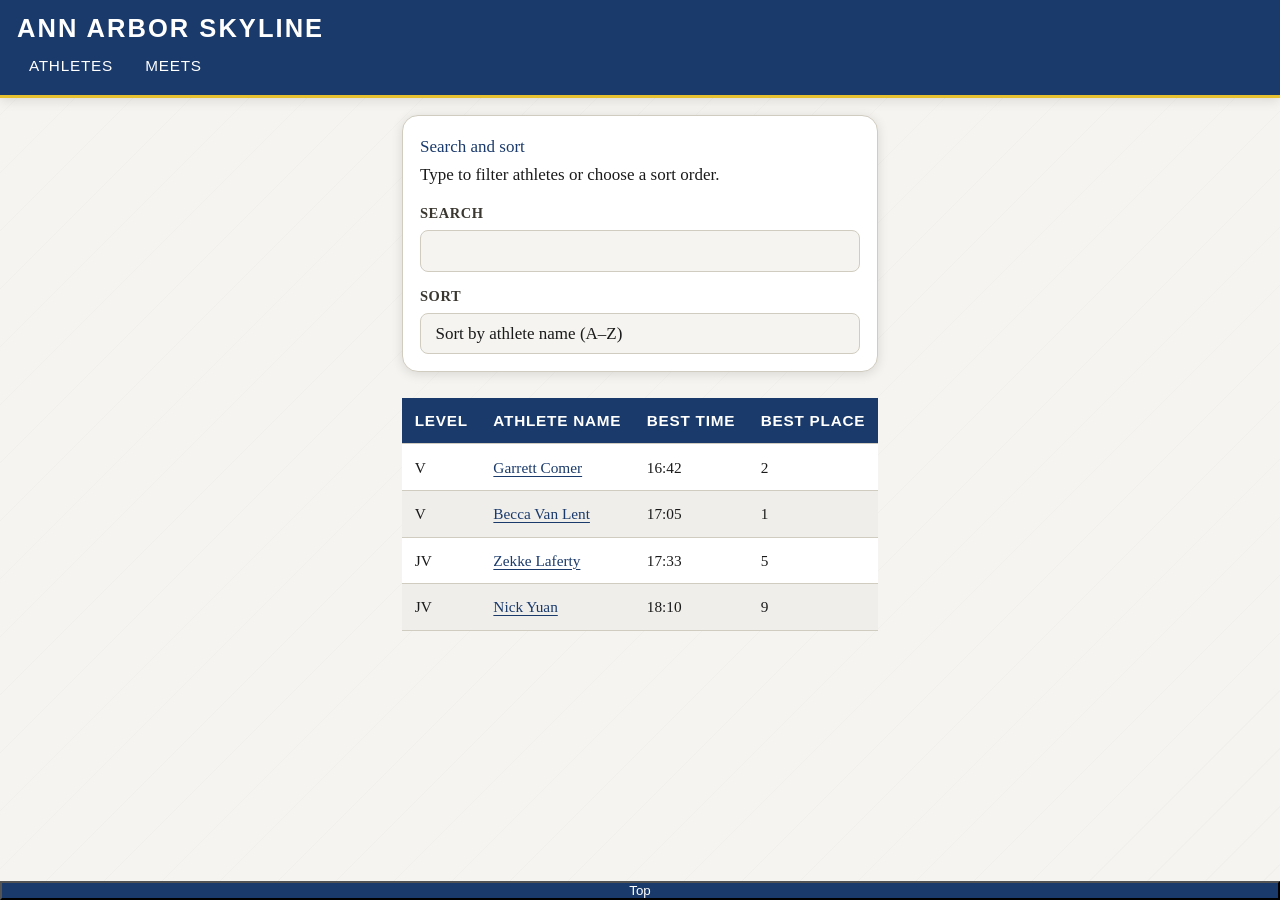
==== commit ca7aa523: "soevjseiv" ====
--- a/index.html
+++ b/index.html
@@ -9,11 +9,10 @@
   </head>
   <body>
     <header>
-      <!-- <h1><a href="index.html">Ann Arbor Skyline</a></h1> -->
       <h1>Ann Arbor Skyline</h1>
       <nav>
         <ul>
-          <!-- <li><a href="index.html" aria-current="page">Athletes</a></li> -->
+          
           <li><a href="index.html">Athletes</a></li>
           <li><a href="mainMeets.html">Meets</a></li>
         </ul>
@@ -31,7 +30,7 @@
             <option value="name-asc">Sort by athlete name (A–Z)</option>
             <option value="name-desc">Sort by athlete name (Z–A)</option>
           </select>
-          <!-- <button type="submit">Apply</button> -->
+          
         </fieldset>
       </form>
       <section>
--- a/style.css
+++ b/style.css
@@ -1,9 +1,5 @@
-/* -----------------------------
-   DESIGN TOKENS / CSS VARIABLES
-   Beginner note:
-   These variables let us keep colors, fonts, and spacing
-   consistent across the whole site in one place.
------------------------------- */
+/* These variables let us keep colors, fonts, and spacing
+   consistent across the whole site in one place. */
 :root {
   --color-primary:    #1a3a6b;
   --color-accent:     #e8c131;
@@ -50,6 +46,8 @@
   background-color: var(--color-bg);
   color: var(--color-text);
   line-height: 1.65;
+  display: flex;
+  flex-direction: column;
   min-height: 100vh;
   background-image: repeating-linear-gradient(
     135deg,
@@ -59,6 +57,11 @@
     rgba(0,0,0,.015) 41px
   );
 }
+
+main {
+  flex: 1;
+}
+
 
 img {
   display: block;
@@ -188,16 +191,12 @@
 
 fieldset { border: none; }
 
+
 legend {
-  font-family: var(--font-display);
-  font-size: 1rem;
-  font-weight: 600;
   color: var(--color-primary);
-  text-transform: uppercase;
-  letter-spacing: .06em;
-  margin-bottom: .75rem;
-  background-color: transparent; 
-}
+  background-color: var(--color-surface);
+}
+
 
 label {
   display: block;
@@ -228,8 +227,9 @@
 input[type="search"]:focus,
 select:focus {
   border-color: var(--color-primary);
-  box-shadow: 0 0 0 3px rgba(26,58,107,.2);
-  outline: none;
+  outline: 2px solid var(--color-accent);
+  outline-offset: 2px;
+  box-shadow: none;
 }
 
 button[type="submit"] {
@@ -365,7 +365,7 @@
   }
 }
 
-/* DESKTOP/TABLET: normal table layout */
+/*normal table layout */
 @media (min-width: 769px) {
 
   table {
@@ -427,7 +427,7 @@
   }
 }
 
-/* Optional: extra desktop tweaks (wide screens) */
+/* extra desktop tweaks (wide screens) */
 @media (min-width: 1024px) {
   main {
     max-width: 960px;
@@ -435,9 +435,7 @@
   }
 }
 
-/* -----------------------------
-   ATHLETE PAGE COMPONENTS
------------------------------- */
+/* athlete page components*/
 .athlete-hero {
   display: flex;
   flex-direction: column;
@@ -530,9 +528,7 @@
   outline: none;
 }
 
-/* -----------------------------
-   MEETS PAGE
------------------------------- */
+/*MEETS PAGE*/
 .meet-header {
   background: var(--color-primary);
   color: #fff;
@@ -550,10 +546,7 @@
   letter-spacing: .04em;
 }
 
-/* -----------------------------
-   ANIMATIONS
-   Comments explain what each one does.
------------------------------- */
+/* ANIMATIONS: Comments explain what each one does.*/
 
 /* fadeInUp: used for main content / hero sections */
 @keyframes fadeInUp {
@@ -592,48 +585,17 @@
 }
 
 
-/* .fab {
-  position: fixed;
-  bottom: 1.5rem;
-  right: 1.25rem;
-  width: 52px;
-  height: 52px;
-  background: var(--color-accent);
-  color: var(--color-primary);
-  border: none;
-  border-radius: 50%;
-  display: flex;
-  align-items: center;
-  justify-content: center;
-  font-size: 1.4rem;
-  font-weight: 700;
-  cursor: pointer;
-  z-index: 200;
-  box-shadow: 0 4px 18px rgba(232,193,49,.45);
-  animation: fabPulse 2.5s ease-in-out infinite;
-  transition: transform var(--transition), background var(--transition);
-} */
 
 .fab {
-  position: fixed;
-  bottom: 1.5rem;
-  right: 1.25rem;
-  width: 52px;
-  height: 52px;
-  background: var(--color-accent);
-  color: #000000;  /* black text on yellow background → high contrast */
-  border: none;
-  border-radius: 50%;
-  display: flex;
-  align-items: center;
-  justify-content: center;
-  font-size: 1.4rem;
-  font-weight: 700;
-  cursor: pointer;
-  z-index: 200;
-  box-shadow: 0 4px 18px rgba(232,193,49,.45);
-  animation: fabPulse 2.5s ease-in-out infinite;
-  transition: transform var(--transition), background var(--transition);
+  background-color: #1a3a6b !important; /* darker blue */
+  color: #ffffff !important;
+}
+
+@media (prefers-color-scheme: dark) {
+  .fab {
+    background: #1a3a6b;
+    color: #ffffff;
+  }
 }
 
 .fab:hover,
@@ -642,9 +604,7 @@
   transform: scale(1.1);
 }
 
-/* -----------------------------
-   FOOTER
------------------------------- */
+/*FOOTER*/
 footer {
   background: var(--color-primary);
   color: #ffffff; /* higher contrast on dark footer */;
@@ -657,12 +617,15 @@
 footer a {
   color: var(--color-accent);
 }
-
-/* -----------------------------
-   REDUCED MOTION (ACCESSIBILITY)
-   If the user prefers less animation,
-   we turn off most transitions and keyframes.
------------------------------- */
+@media (prefers-color-scheme: dark) {
+  footer {
+    background-color: #0d1421; /* force dark background */
+    color: #ffffff;
+  }
+}
+
+/* This is for reduced motion */
+/* if the user just wants less animation, this block turns off most transitions and keyframes */
 @media (prefers-reduced-motion: reduce) {
   *, *::before, *::after {
     animation-duration: 0.001ms;
@@ -673,9 +636,7 @@
   .fab { animation: none; }
 }
 
-/* -----------------------------
-   OPTIONAL DARK MODE
------------------------------- */
+/* making dark mode because why not */
 @media (prefers-color-scheme: dark) {
   :root {
     --color-primary:    #4a7fc1;
@@ -706,4 +667,4 @@
       rgba(255,255,255,.012) 41px
     );
   }
-}+}
